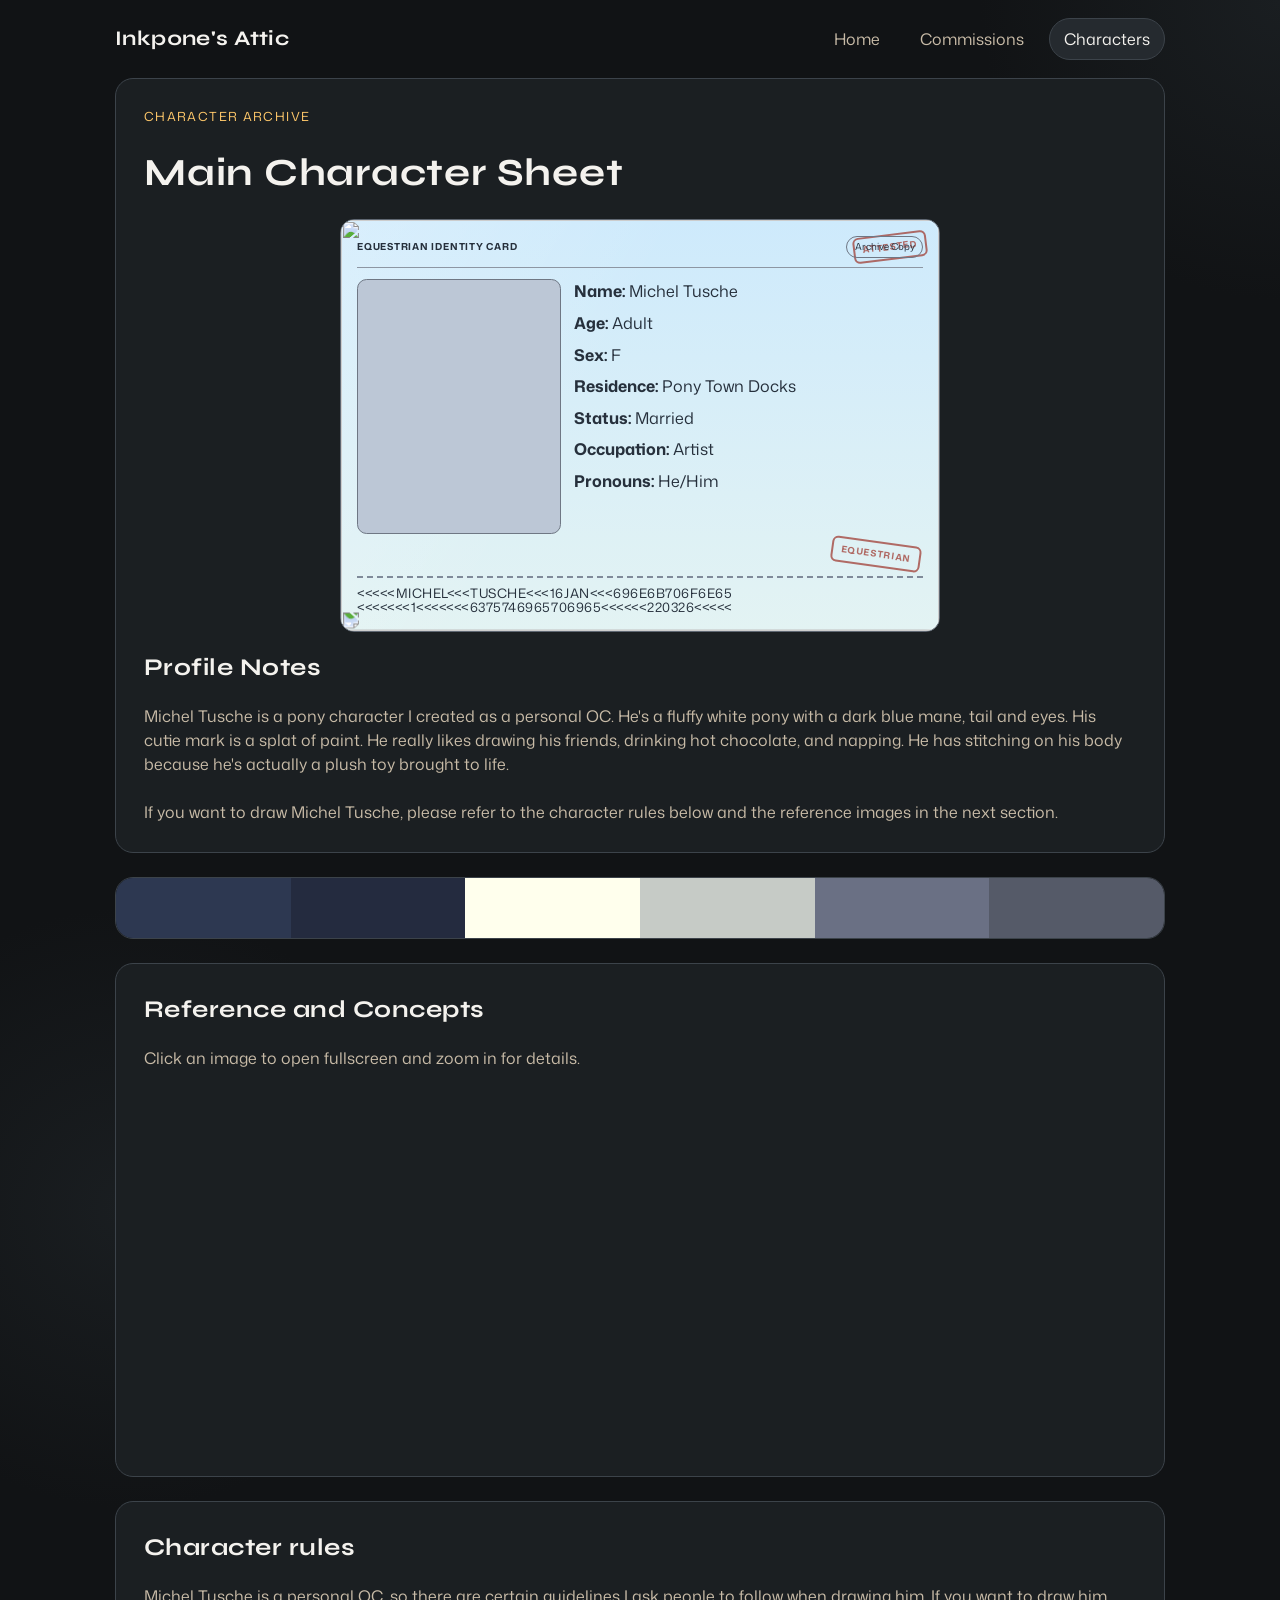
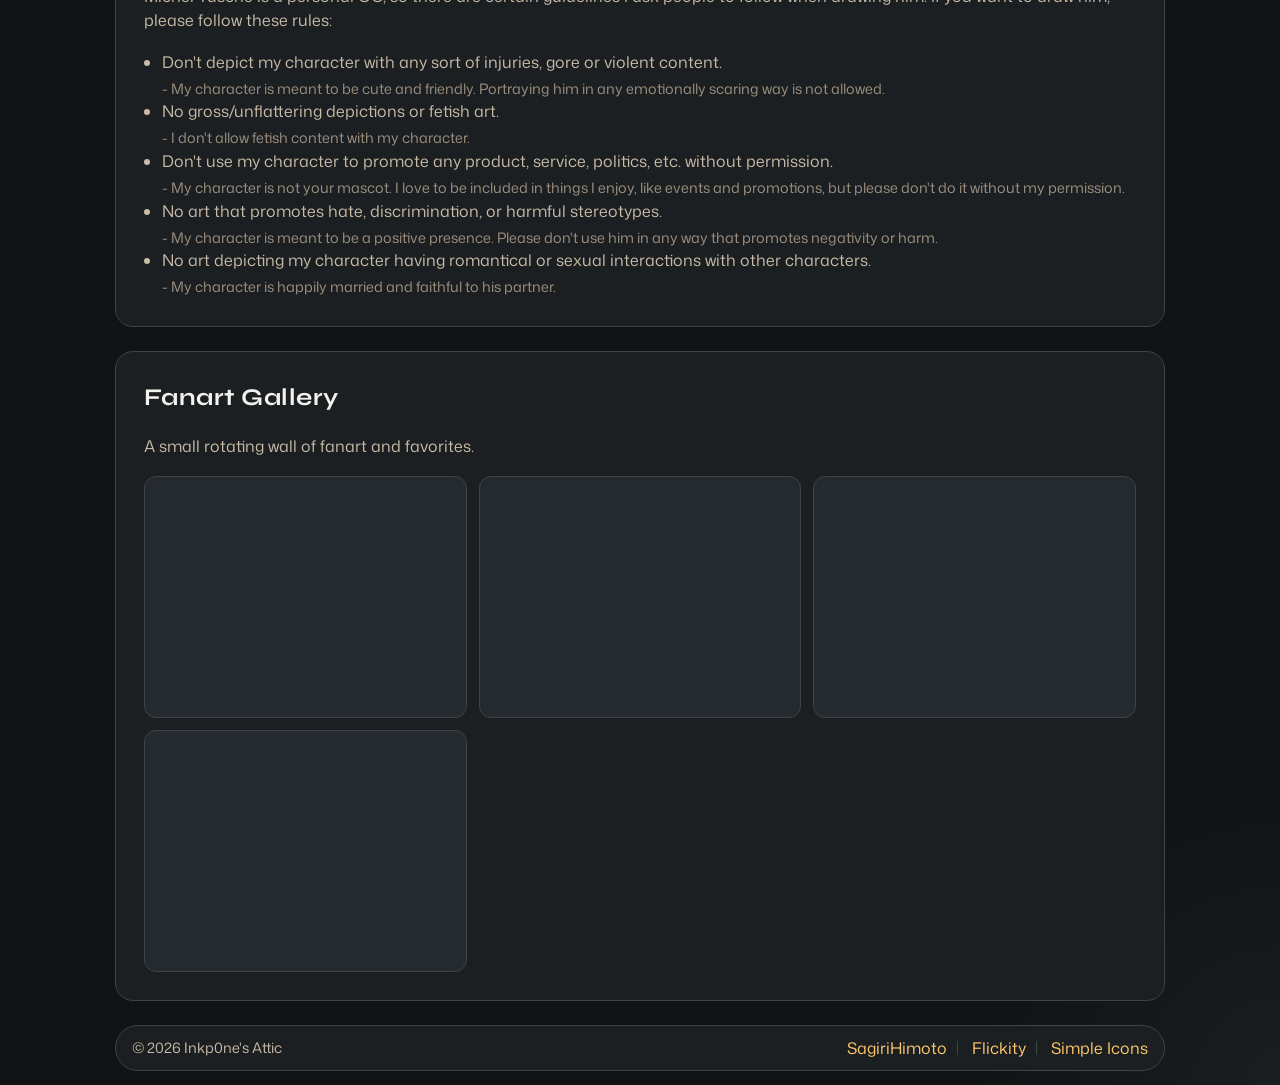
==== characters.html @ 76715d8c "html,js,css commit" ====
<!doctype html>
<html lang="en">
	<head>
		<meta charset="UTF-8">
		<meta name="viewport" content="width=device-width, initial-scale=1.0">
		<title>Inkp0ne's Attic | Characters</title>
		<link rel="icon" type="image/x-icon" href="assets/icon.png">
		<link rel="stylesheet" href="styles.css">
		<link rel="preconnect" href="https://fonts.googleapis.com">
		<link rel="preconnect" href="https://fonts.gstatic.com" crossorigin>
		<link href="https://fonts.googleapis.com/css2?family=Mona+Sans:ital,wght@0,200..900;1,200..900&family=Syne:wght@400;600;700;800&display=swap" rel="stylesheet">
	</head>
	<body>
		<header class="site-shell">
			<nav class="navbar">
				<a class="brand" href="index.html">Inkp0ne's Attic</a>
				<div class="nav-links">
					<a href="index.html">Home</a>
					<a href="commissions.html">Commissions</a>
					<a class="active" href="characters.html">Characters</a>
				</div>
			</nav>
		</header>

		<main class="site-shell">
			<section class="page-panel">
				<div class="page-content">
					<p class="eyebrow">Character archive</p>
					<h1>Main Character Sheet</h1>
					<div class="center-flex">
					<div class="id-card">
						<img src="assets/id_pattern.png" class="idpattern" alt="" aria-hidden="true">
						<img src="assets/id_pattern.png" class="idpattern" alt="" aria-hidden="true" style="transform: scaleY(-1);">
						<div class="id-header">
							<p class="id-label">Equestrian Identity Card</p>
							<span class="id-badge">Archive Copy</span>
						</div>
							<div class="id-body">
								<div class="id-photo zoomable-image" style="--bgimg: url('./assets/id.png');" aria-label="Character portrait"></div>
								<div class="id-fields">
									<p><strong>Name:</strong> Michel Tusche</p>
									<p><strong>Age:</strong> Adult</p>
									<p><strong>Sex:</strong> F</p>
									<p><strong>Residence:</strong> Pony Town Docks</p>
									<p><strong>Status:</strong> Married</p>
									<p><strong>Occupation:</strong> Artist</p>
									<p><strong>Pronouns:</strong> He/Him</p>
								</div>
							</div>
							<p class="id-machine" aria-label="Document code">
								&lt;&lt;&lt;&lt;&lt;MICHEL&lt;&lt;&lt;TUSCHE&lt;&lt;&lt;16JAN&lt;&lt;&lt;696E6B706F6E65<br/>
								&lt;&lt;&lt;&lt;&lt;&lt;&lt;1&lt;&lt;&lt;&lt;&lt;&lt;&lt;6375746965706965&lt;&lt;&lt;&lt;&lt;&lt;220326&lt;&lt;&lt;&lt;&lt;
							</p>
						<span class="id-stamp stamp-a">ATTESTED</span>
						<span class="id-stamp stamp-b">EQUESTRIAN</span>
					</div>
					</div>
					<h2 class="title-tight">Profile Notes</h2>
					<p>
						Michel Tusche is a pony character I created as a personal OC. He's a fluffy white pony with a dark blue mane, tail and eyes. His cutie mark is a splat of paint. He really likes drawing his friends, drinking hot chocolate, and napping. He has stitching on his body because he's actually a plush toy brought to life.<br/><br/>If you want to draw Michel Tusche, please refer to the character rules below and the reference images in the next section.
					</p>
				</div>
			</section>
			<section class="page-panel">
				<button type="button" style="display: flex;" class="collapsible">
					<div style="background-color: #2D3851;"></div>
					<div style="background-color: #242b3f;"></div>
					<div style="background-color: #ffffed;"></div>
					<div style="background-color: #c6cbc6;"></div>
					<div style="background-color: #6a7084;"></div>
					<div style="background-color: #555a68;"></div>
				</button>
				<div class="collapsible-content">
					<div><color-box data-color="#2D3851" data-name="Mane Color"></color-box></div>
					<div><color-box data-color="#242b3f" data-name="Mane Shadow"></color-box></div>
					<div><color-box data-color="#ffffed" data-name="Coat Color"></color-box></div>
					<div><color-box data-color="#c6cbc6" data-name="Coat Shadow"></color-box></div>
					<div><color-box data-color="#6a7084" data-name="Scarf Color"></color-box></div>
					<div><color-box data-color="#555a68" data-name="Scarf Secondary Color"></color-box></div>
				</div>
			</section>
			<section class="page-panel">
				<div class="page-content">
					<h2 class="title-tight">Reference and Concepts</h2>
					<p>Click an image to open fullscreen and zoom in for details.</p>
					<div class="concept-layout">
						<div class="gallery-cell tall concept-main" style="--bgimg: url('./assets/refs/1.png');" aria-label="Main character reference"></div>
						<div class="concept-side">
							<div class="gallery-cell small concept-mini" style="--bgimg: url('./assets/refs/2.png');" aria-label="Reference pose 2"></div>
							<div class="gallery-cell small concept-mini" style="--bgimg: url('./assets/refs/3.png');" aria-label="Reference pose 3"></div>
							<div class="gallery-cell small concept-mini" style="--bgimg: url('./assets/refs/4.png');" aria-label="Reference pose 4"></div>
						</div>
					</div>
				</div>
			</section>
			<section class="page-panel">
				<div class="page-content">
				<h2 class="title-tight">Character rules</h2>
				<p>
					Michel Tusche is a personal OC, so there are certain guidelines I ask people to follow when drawing him. If you want to draw him, please follow these rules:
				</p>
				<ul class="rule-list">
					<li>Don't depict my character with any sort of injuries, gore or violent content.</li>
					<p class="muted">- My character is meant to be cute and friendly. Portraying him in any emotionally scaring way is not allowed.</p>
					<li>No gross/unflattering depictions or fetish art.</li>
					<p class="muted">- I don't allow fetish content with my character.</p>
					<li>Don't use my character to promote any product, service, politics, etc. without permission.</li>
					<p class="muted">- My character is not your mascot. I love to be included in things I enjoy, like events and promotions, but please don't do it without my permission.</p>
					<li>No art that promotes hate, discrimination, or harmful stereotypes.</li>
					<p class="muted">- My character is meant to be a positive presence. Please don't use him in any way that promotes negativity or harm.</p>
					<li>No art depicting my character having romantical or sexual interactions with other characters.</li>
					<p class="muted">- My character is happily married and faithful to his partner.</p>
				</ul>
				</div>
			</section>
			<section class="page-panel">
				<div class="page-content">
					<h2 class="title-tight">Fanart Gallery</h2>
					<p>A small rotating wall of fanart and favorites.</p>
					<div class="character-gallery fanart-grid">
						<div class="gallery-cell" style="--bgimg: url('./assets/art/inkp0ne41.png');" aria-label="Fanart piece 1"></div>
						<div class="gallery-cell" style="--bgimg: url('./assets/art/inkp0ne33.png');" aria-label="Fanart piece 2"></div>
						<div class="gallery-cell" style="--bgimg: url('./assets/art/inkp0ne5.png');" aria-label="Fanart piece 3"></div>
						<div class="gallery-cell" style="--bgimg: url('./assets/art/3099312.jpg');" aria-label="Fanart piece 4"></div>
					</div>
				</div>
			</section>
			<ink-footer></ink-footer>
		</main>

		<script src="site.js"></script>
	</body>
</html>
---- styles.css ----
:root {
	--ink-bg: #111315;
	--ink-panel: #1b1f22;
	--ink-soft: #252a2f;
	--ink-soft-2: #1a1e21;
	--ink-text: #f4f2ee;
	--ink-muted: #c8bba7;
	--ink-muteder: #9e9080;
	--ink-success: #4caf50;
	--ink-accent: #ff6a3d;
	--ink-redaccent: #a13e35;
	--ink-accent-2: #ffc86a;
	--ink-border: #3c434a;
	--ink-blacktext: #26303c;
	scroll-behavior: smooth;
}

* {
	box-sizing: border-box;
}

body {
	min-height: 100vh;
	margin: 0;
	font-family: "Mona Sans", sans-serif;
	color: var(--ink-text);
	background: radial-gradient( circle 300px at 10% 45%, var(--ink-soft-2), transparent),
	radial-gradient( circle 300px at bottom right, var(--ink-soft-2), transparent),
	radial-gradient( circle 300px at top right, var(--ink-soft-2), transparent),
	var(--ink-bg);
	line-height: 1.5;
}

h1,
h2,
h3,
.brand {
	font-family: "Syne", sans-serif;
	letter-spacing: 0.02em;
}

.commstatus {
	font-size: 1rem;
	margin: 0;
	animation: pulse 1.8s ease-in infinite;
	color: var(--commcolor);
	text-shadow: var(--commcolor) 0px 0px 5px;
}
.commopen {
	--commcolor: var(--ink-success);
}
.commclosed {
	--commcolor: var(--ink-accent);
}
@keyframes pulse {
	0%,
	100% {
		opacity: 1;
		text-shadow: var(--commcolor) 0px 0px 3px;
	}
	50% {
		opacity: 0.6;
		text-shadow: black 0px 0px 0px;
	}
}

.site-shell {
	width: min(1050px, calc(100% - 32px));
	margin: 0 auto;
}

.home-main {
	position: relative;
	overflow: hidden;
	padding-bottom: 200px;
}

main.site-shell:not(.home-main) {
	padding-bottom: 14px;
}

.ponies-frame {
	pointer-events: none;
	position: fixed;
	top: 0;
	left: 0;
	z-index: 100;
	overflow: hidden;
	border: 0;
	margin: 0;
	padding: 0;
	background: transparent;
	width: 100vw;
	height: 100vh;
}

.navbar {
	display: flex;
	justify-content: space-between;
	align-items: center;
	gap: 16px;
	padding: 18px 0;
}

.brand {
	text-decoration: none;
	font-weight: 700;
	font-size: 1.3rem;
	color: var(--ink-text);
}

.nav-links {
	display: flex;
	flex-wrap: wrap;
	gap: 10px;
}

.nav-links a {
	text-decoration: none;
	color: var(--ink-muted);
	padding: 8px 14px;
	border: 1px solid transparent;
	border-radius: 999px;
	transition: all 0.2s ease;
}

.nav-links a:hover,
.nav-links a.active {
	color: var(--ink-text);
	border-color: var(--ink-border);
	background: var(--ink-soft);
}

.hero-panel,
.page-panel {
	border: 1px solid var(--ink-border);
	border-radius: 18px;
	overflow: hidden;
	background: var(--ink-panel);
	margin-bottom: 24px;
	animation: rise-in 0.55s ease;
}

.banner {
	height: 240px;
	background-image: url("assets/banner.jpg");
	background-size: cover;
	background-position: center;
	background-color: var(--ink-soft);
}

.intro-row {
	display: flex;
	gap: 24px;
	padding: 16px 24px 24px;
	align-items: flex-end;
}

.intro-copy {
	width: 100%;
}

.profile {
	width: 170px;
	height: 170px;
	border-radius: 50%;
	background-image: url("assets/pfp.webp");
	background-size: cover;
	background-position: center;
	/* border: 3px solid var(--ink-accent-2); */
	flex-shrink: 0;
	align-self: flex-start;
	margin-top: -90px;
}

.eyebrow {
	text-transform: uppercase;
	letter-spacing: 0.11em;
	font-size: 0.78rem;
	color: var(--ink-accent-2);
	margin: 0;
}

h1 {
	margin: 0;
	font-size: clamp(1.8rem, 3vw, 2.5rem);
}

.title-tight {
	margin: 0;
}

.handle {
	display: inline-block;
	margin-bottom: 10px;
	font-size: 0.88rem;
	color: var(--ink-muted);
	text-decoration: none;
	opacity: 0.75;
	transition: color 0.2s ease, opacity 0.2s ease;
}

.handle:hover {
	color: var(--ink-accent);
	opacity: 1;
}

p {
	margin: 0;
	color: var(--ink-muted);
}


.intro-meta {
	display: grid;
	grid-template-columns: repeat(2, minmax(0, 1fr));
	gap: 16px;
	margin-top: 16px;
}

.meta-item {
	background: var(--ink-panel);
	border: 1px solid var(--ink-border);
	border-radius: 14px;
	padding: 14px;
}

.meta-item h2 {
	margin-top: 0;
	margin-bottom: 8px;
	font-size: 1.1rem;
	color: var(--ink-text);
}

.meta-item .commstatus {
	font-size: 0.9rem;
}

.page-content {
	padding: 28px;
	display: grid;
	gap: 18px;
}

.price-table {
	width: 100%;
	border-collapse: collapse;
	border-radius: 12px;
	overflow: hidden;
}

.price-table th,
.price-table td {
	padding: 12px;
	text-align: left;
	border-bottom: 1px solid var(--ink-border);
}

.price-table th {
	background: #2b3138;
	color: var(--ink-text);
}

/* .price-table tr:last-child td,  */
.price-table.prices tr:nth-child(odd) td {
	border-bottom: none;
}

.rule-list {
	margin: 0;
	padding-left: 18px;
	color: var(--ink-muted);
}

.contact-links {
	display: grid;
	gap: 10px;
}
.center-flex {
	display: flex;
	justify-content: center;
	align-items: center;
	flex-wrap: nowrap;
	width: 100%;
}

.contact-links a {
	color: var(--ink-text);
	text-decoration: none;
	border: 1px solid var(--ink-border);
	padding: 10px 12px;
	border-radius: 10px;
	background: var(--ink-soft);
	transition: border-color 0.2s ease, transform 0.2s ease;
	padding-left: 40px;
}

.contact-links a:hover {
	border-color: var(--ink-accent);
	transform: translateY(-2px);
}

.icon {
	height: 1.5rem;
	position: absolute;
	aspect-ratio: 1/1;
	margin-left: -30px;	
	filter: invert(100%) sepia(100%) grayscale(100%) brightness(150%);
}

.character-gallery {
	display: grid;
	grid-template-columns: repeat(3, minmax(0, 1fr));
	gap: 12px;
}

.character-gallery .gallery-cell {
	width: 100%;
	margin-right: 0;
	overflow: hidden;
	border: 1px solid var(--ink-border);
	background-color: var(--ink-soft);
}

.fanart-grid .gallery-cell {
	aspect-ratio: 4/3;
}

.concept-layout {
	display: grid;
	grid-template-columns: minmax(0, 2fr) minmax(0, 1fr);
	gap: 12px;
	align-items: stretch;
	width: 100%;
	min-width: 0;
	max-width: 920px;
	margin: 0 auto;
	justify-self: stretch;
}

.concept-layout .gallery-cell {
	margin-right: 0;
	min-width: 0;
	border-radius: 12px;
}

.concept-layout .gallery-cell.tall,
.concept-layout .gallery-cell.small,
.concept-layout .gallery-cell.concept-main,
.concept-layout .gallery-cell.concept-mini {
	width: 100%;
	aspect-ratio: auto;
}
.gallery {
	background: transparent;
}
.flickity-viewport {
	border-radius: 15px;
}
.gallery-cell {
	aspect-ratio: 2/1;
	width: 100%;
	margin-right: 10px;
	background: #474747;
	counter-increment: gallery-cell;
	background-image: var(--bgimg);
	background-size: cover;
	background-position: center;
	border-radius: 12px;
}
.gallery-cell.small {
	aspect-ratio: 1/1;
	width: 30%;
	background-color: transparent;
}
.gallery-cell.tall {
	aspect-ratio: 2/3;
	width: 30%;
	background-color: transparent;
}
.dot {
	background-color: #eee !important;
}
.concept-main {
	width: 100%;
	min-width: 0;
	min-height: 360px;
	background-position: center top;
}

.concept-side {
	display: grid;
	grid-template-rows: repeat(3, minmax(100px, 1fr));
	gap: 12px;
	height: 100%;
	min-width: 0;
	min-height: 0;
}

.concept-side .gallery-cell {
	width: 100%;
}

.concept-mini {
	width: 100%;
	aspect-ratio: auto;
	min-height: 112px;
}

.id-card {
	position: relative;
	width: min(100%, 600px);
	border-radius: 14px;
	border: 1px solid #5f6772;
	background: linear-gradient(to bottom, #ceeafc, #e3f3f3);
	padding: clamp(8px, 2.6cqw, 16px);
	overflow: hidden;
	aspect-ratio: 16/11;
	margin: 0 auto;
	flex: 0 0 auto;
	display: grid;
	grid-template-rows: auto 1fr auto;
	container-type: inline-size;
}

.id-card::before {
	content: "";
	position: absolute;
	inset: 0;
	background: linear-gradient(118deg, rgba(255, 255, 255, 0.22), transparent 42%);
	pointer-events: none;
	z-index: 0;
}

.id-card::after {
	content: "";
	position: absolute;
	inset: 0;
	border-radius: inherit;
	border: 1px solid rgba(255, 255, 255, 0.2);
	pointer-events: none;
	z-index: 2;
}

.id-header {
	display: flex;
	justify-content: space-between;
	align-items: center;
	gap: clamp(4px, 2cqw, 12px);
	border-bottom: 1px solid #8d96a3;
	padding-bottom: clamp(4px, 1.7cqw, 10px);
	margin-bottom: clamp(5px, 2cqw, 12px);
	position: relative;
	z-index: 1;
}

.id-label {
	margin: 0;
	font-size: clamp(7px, 1.7cqw, 12px);
	text-transform: uppercase;
	letter-spacing: 0.08em;
	font-weight: 700;
	color: var(--ink-blacktext);
}

.id-badge {
	display: inline-block;
	padding: clamp(1px, 0.45cqw, 3px) clamp(4px, 1.3cqw, 8px);
	border-radius: 999px;
	border: 1px solid #6f7784;
	font-size: clamp(7px, 1.7cqw, 12px);
	color: var(--ink-blacktext);
}

.id-body {
	display: grid;
	grid-template-columns: 36% 1fr;
	gap: clamp(8px, 2.3cqw, 14px);
	align-items: start;
	min-height: 0;
	position: relative;
	z-index: 1;
}
.id-body > div {
	z-index: 1;
}

.id-photo {
	width: 100%;
	height: auto;
	aspect-ratio: 4/5;
	border-radius: clamp(7px, 1.7cqw, 10px);
	border: 1px solid #6f7784;
	background-image: var(--bgimg);
	background-size: cover;
	background-position: center;
	background-color: #bcc7d6;
}

.id-fields {
	display: grid;
	gap: clamp(5px, 1.3cqw, 8px);
	min-width: 0;
}

.id-fields p {
	margin: 0;
	color: var(--ink-blacktext);
	font-size: clamp(9px, 2.85cqw, 18px);
}

.id-fields strong {
	color: var(--ink-blacktext);
}

.id-machine {
	position: relative;
	z-index: 1;
	margin-top: clamp(5px, 2.2cqw, 12px);
	padding-top: clamp(3px, 1.4cqw, 8px);
	padding-right: 0;
	border-top: 2px dashed #7f8a99;
	/* font-family: "Courier New", Courier, monospace; */
	font-size: clamp(7px, 2.3cqw, 13px);
	letter-spacing: 0.04em;
	line-height: 1.1;
	color: var(--ink-blacktext);
	white-space: nowrap;
	overflow: hidden;
	text-overflow: clip;
}

.id-stamp {
	position: absolute;
	padding: clamp(3px, 0.7cqw, 4px) clamp(6px, 1.35cqw, 8px);
	border: 2px solid var(--ink-redaccent);
	border-radius: 6px;
	color: var(--ink-redaccent);
	font-size: clamp(7px, 1.6cqw, 11px);
	font-weight: 700;
	letter-spacing: 0.08em;
	transform: rotate(-7deg);
	opacity: 0.75;
	pointer-events: none;
}
.muted {
	font-size: 0.9rem;
	color: var(--ink-muteder);
	margin-top: 4px;
}

.stamp-a {
	right: 12px;
	top: 14px;
}

.stamp-b {
	right: 18px;
	bottom: clamp(26px, 18.2cqw, 64px);
	transform: rotate(8deg);
}

.is-zoomable {
	cursor: zoom-in;
	transition: border-color 0.2s ease, opacity 0.2s ease;
}

.is-zoomable:hover {
	border-color: var(--ink-accent-2);
	opacity: 0.95;
}

body.lightbox-open {
	overflow: hidden;
}

.image-lightbox {
	position: fixed;
	inset: 0;
	display: none;
	align-items: center;
	justify-content: center;
	z-index: 9999;
	overflow: hidden;
}

.image-lightbox.open {
	display: flex;
}

.lightbox-backdrop {
	position: absolute;
	inset: 0;
	background: rgba(0, 0, 0, 0.92);
}

.lightbox-toolbar {
	position: absolute;
	top: 18px;
	right: 18px;
	z-index: 3;
	display: flex;
	gap: 8px;
}

.lightbox-btn {
	width: 42px;
	height: 42px;
	display: inline-flex;
	align-items: center;
	justify-content: center;
	border: 1px solid rgba(255, 255, 255, 0.18);
	background: rgba(12, 13, 16, 0.62);
	backdrop-filter: blur(8px);
	color: var(--ink-text);
	padding: 0;
	border-radius: 999px;
	cursor: pointer;
	transition: background 0.2s ease, border-color 0.2s ease, transform 0.2s ease;
}

.lightbox-btn:hover {
	background: rgba(26, 28, 33, 0.88);
	border-color: rgba(255, 255, 255, 0.34);
	transform: translateY(-1px);
}

.lightbox-btn svg {
	width: 20px;
	height: 20px;
	fill: currentColor;
}

.lightbox-stage {
	position: relative;
	inset: 0;
	width: 100vw;
	height: 100vh;
	overflow: hidden;
	touch-action: none;
	cursor: grab;
}

.lightbox-image {
	position: absolute;
	left: 50%;
	top: 50%;
	max-width: none;
	max-height: none;
	width: auto;
	height: auto;
	user-select: none;
	-webkit-user-drag: none;
	transform-origin: center center;
	cursor: grab;
	will-change: transform;
}

.lightbox-image.dragging {
	cursor: grabbing;
}

@keyframes rise-in {
	from {
		opacity: 0;
		transform: translateY(8px);
	}
	to {
		opacity: 1;
		transform: translateY(0);
	}
}

@media (max-width: 700px) {
	.intro-meta {
		grid-template-columns: 1fr;
	}

	.intro-row {
		flex-direction: column;
		align-items: flex-start;
	}

	.profile {
		width: 130px;
		height: 130px;
		margin-top: -65px;
	}

	.concept-layout {
		grid-template-columns: 1fr;
	}

	.concept-mini {
		min-height: 100px;
	}

	.navbar {
		flex-direction: column;
		align-items: flex-start;
	}

	.page-content,
	.intro-row {
		padding-left: 16px;
		padding-right: 16px;
	}

	.banner {
		height: 190px;
	}

	.character-gallery {
		grid-template-columns: 1fr;
	}

	.fanart-grid .gallery-cell,
	.character-gallery .gallery-cell.small,
	.character-gallery .gallery-cell.tall {
		aspect-ratio: 4/3;
	}

	.concept-main {
		min-height: 250px;
	}

	.concept-side {
		grid-template-columns: 1fr;
	}

	.footer-peek {
		width: min(240px, 60vw);
	}
}

.btn {
cursor: pointer;
outline: 0;
display: inline-block;
font-weight: 400;
line-height: 1.5;
text-align: center;
background-color: transparent;
border: 1px solid transparent;
padding: 3px 6px;
font-size: 1rem;
border-radius: .25rem;
transition: color .15s ease-in-out,background-color .15s ease-in-out,border-color .15s ease-in-out,box-shadow .15s ease-in-out;
color: var(--ink-accent-2);
border-color: var(--ink-accent-2);
}
.btn:hover {
	color: #222;
	background-color: var(--ink-accent-2);
	border-color: var(--ink-accent-2);
}

.site-footer {
	position: relative;
	margin: 10px 0 0;
	padding: 10px 16px;
	border: 1px solid var(--ink-border);
	border-radius: 999px;
	background: var(--ink-panel);
	z-index: 2;
}

.footer-content {
	position: relative;
	z-index: 2;
	display: flex;
	align-items: center;
	justify-content: space-between;
	gap: 12px;
	flex-wrap: wrap;
}

.credit-list {
	margin: 0;
	padding: 0;
	list-style: none;
	color: var(--ink-muted);
	display: flex;
	align-items: center;
	gap: 14px;
	flex-wrap: wrap;
}

.credit-list li {
	display: inline-flex;
	align-items: center;
	gap: 10px;
}

.credit-list li:not(:last-child)::after {
	content: "";
	width: 1px;
	height: 14px;
	background: var(--ink-border);
	display: inline-block;
}

.credit-list a {
	color: var(--ink-accent-2);
	text-decoration: none;
}

.credit-list a:hover {
	text-decoration: underline;
}

.footer-note {
	font-size: 0.9rem;
	color: var(--ink-muted);
	margin: 0;
}

.footer-peek {
	position: absolute;
	left: 50%;
	bottom: 0px;
	width: min(320px, 34vw);
	aspect-ratio: 1/1;
	background-image: url("assets/peek.png");
	background-size: cover;
	background-position: top;
	pointer-events: none;
	z-index: 0;
	transform: translateX(-50%);
	animation: peek-bob 6.2s ease-in-out infinite;
}

@media (max-width: 550px) {
	.footer-content {
		justify-content: center;
	}

	.home-main {
		padding-bottom: 160px;
	}

	.footer-peek {
		width: min(240px, 60vw);
	}
}

@keyframes peek-bob {
	0%,
	100% {
		transform: translateX(-50%) translateY(8px);
	}
	50% {
		transform: translateX(-50%) translateY(2px);
	}
}
.idpattern {
	height: 100%;
	width: 100%;
	object-fit: contain;
	object-position: top;
	position: absolute;
	bottom: 0;
	right: 0;
	opacity: 1;
	z-index: 0;
	pointer-events: none;
}
.textright {
	text-align: right;
}

ink-footer {
	display: contents;
}

.collapsible {
  background-color: var(--ink-panel);
  color: var(--ink-text);
  cursor: pointer;
  padding: 0px;
  width: 100%;
  border: none;
  text-align: left;
  outline: none;
  font-size: 15px;
}
.collapsible div {
	flex-grow: 1;
	height: 60px;
}

/* .active, .collapsible:hover {} */

.collapsible-content {
  padding: 0 18px;
  display: none;
  overflow: hidden;
  margin-bottom: 20px;
  transition: all 0.2s ease;
}
.collapsible-content div {
	margin-top: 16px;
}
.collapsible-content div *{
	display: inline-block;
	margin: 0;
	vertical-align: middle;
}
.collapsible-content div color-box {
	display: flex;
	justify-content: space-between;
	gap: 12px;
}
.collapsible-content div color-box button {
	align-items: end;
}

.color-box {
	width: 28px;
	height: 28px;
	border-radius: 4px;
	border: 1px solid var(--ink-border);
	display: inline-block;
	margin-right: 12px;
	background-color: var(--box-color);
}
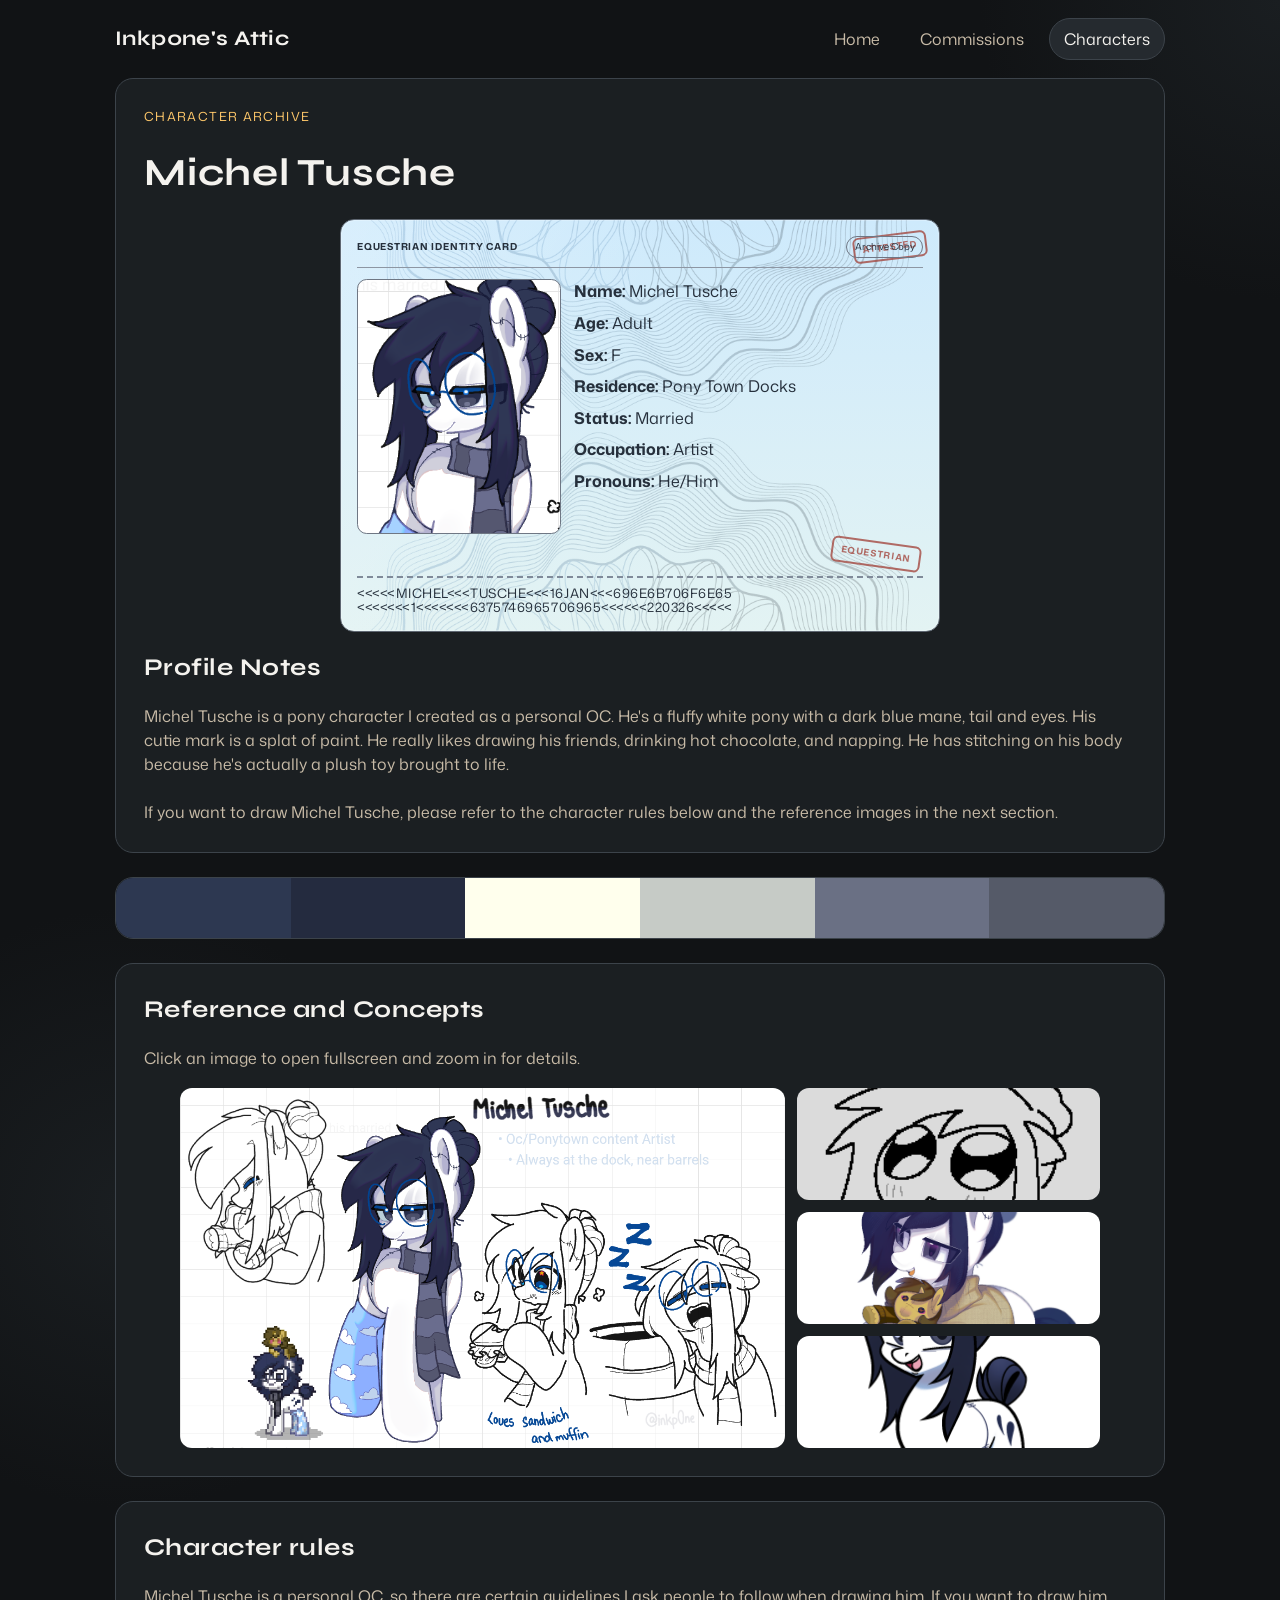
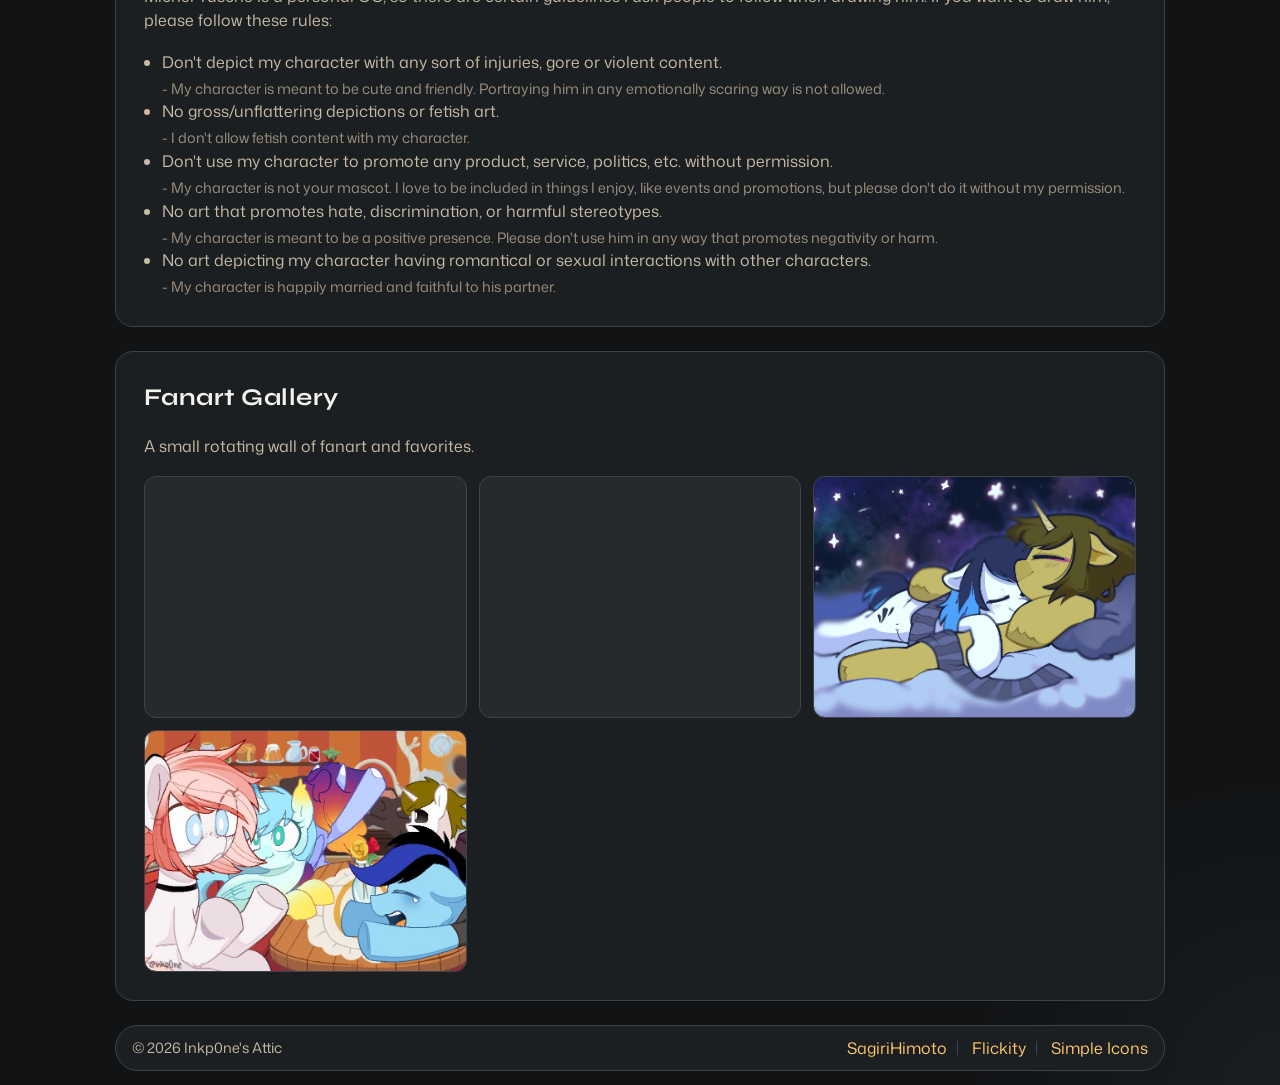
==== commit 5f7da7fb: "Add files via upload" ====
--- a/characters.html
+++ b/characters.html
@@ -4,6 +4,18 @@
 		<meta charset="UTF-8">
 		<meta name="viewport" content="width=device-width, initial-scale=1.0">
 		<title>Inkp0ne's Attic | Characters</title>
+		<meta name="description" content="Character archive for Inkp0ne's Attic with sheets, references, and concept art.">
+		<meta property="og:type" content="website">
+		<meta property="og:site_name" content="Inkp0ne's Attic">
+		<meta property="og:title" content="Inkp0ne's Attic | Characters">
+		<meta property="og:description" content="Character archive for Inkp0ne's Attic with sheets, references, and concept art.">
+		<meta property="og:image" content="assets/banner.jpg">
+		<meta name="twitter:card" content="summary_large_image">
+		<meta name="twitter:title" content="Inkp0ne's Attic | Characters">
+		<meta name="twitter:description" content="Character archive for Inkp0ne's Attic with sheets, references, and concept art.">
+		<meta name="twitter:image" content="assets/banner.jpg">
+		<meta name="twitter:site" content="@inkp0ne">
+		<meta name="twitter:creator" content="@inkp0ne">
 		<link rel="icon" type="image/x-icon" href="assets/icon.png">
 		<link rel="stylesheet" href="styles.css">
 		<link rel="preconnect" href="https://fonts.googleapis.com">
@@ -26,7 +38,7 @@
 			<section class="page-panel">
 				<div class="page-content">
 					<p class="eyebrow">Character archive</p>
-					<h1>Main Character Sheet</h1>
+					<h1>Michel Tusche</h1>
 					<div class="center-flex">
 					<div class="id-card">
 						<img src="assets/id_pattern.png" class="idpattern" alt="" aria-hidden="true">
--- a/styles.css
+++ b/styles.css
@@ -731,6 +731,69 @@
 	.footer-peek {
 		width: min(240px, 60vw);
 	}
+
+	.page-panel,
+	.page-content {
+		min-width: 0;
+	}
+
+	.page-panel {
+		overflow-x: auto;
+		-webkit-overflow-scrolling: touch;
+	}
+
+	.page-content {
+		overflow-x: auto;
+	}
+
+	.price-table {
+		table-layout: fixed;
+		min-width: 0;
+		inline-size: 100%;
+		width: 100%;
+		max-width: 100%;
+		font-size: 0.86rem;
+	}
+
+	.price-table th,
+	.price-table td {
+		min-width: 0;
+		padding: 6px;
+		white-space: normal;
+		overflow-wrap: anywhere;
+		word-break: break-word;
+		hyphens: auto;
+	}
+
+	.price-table .commstatus {
+		white-space: normal;
+		overflow-wrap: anywhere;
+	}
+
+	.price-table th:nth-child(1),
+	.price-table td:nth-child(1) {
+		width: 29%;
+	}
+
+	.price-table th:nth-child(2),
+	.price-table td:nth-child(2) {
+		width: 84px;
+	}
+
+	.price-table th:nth-child(3),
+	.price-table td:nth-child(3) {
+		width: 50%;
+	}
+
+	.price-table .center-flex {
+		flex-wrap: wrap;
+		gap: 8px;
+	}
+
+	.price-table .gallery-cell.small,
+	.price-table .gallery-cell.tall {
+		width: min(44%, 110px);
+	}
 }
 
 .btn {
@@ -892,11 +955,18 @@
 /* .active, .collapsible:hover {} */
 
 .collapsible-content {
-  padding: 0 18px;
-  display: none;
-  overflow: hidden;
-  margin-bottom: 20px;
-  transition: all 0.2s ease;
+	padding: 0 18px;
+	overflow: hidden;
+	margin-bottom: 20px;
+	height: 0;
+	opacity: 0;
+	transform: translateY(-8px);
+	transition: height 0.32s ease, opacity 0.22s ease, transform 0.32s ease;
+}
+
+.collapsible-content.is-open {
+	opacity: 1;
+	transform: translateY(0);
 }
 .collapsible-content div {
 	margin-top: 16px;
@@ -923,4 +993,11 @@
 	display: inline-block;
 	margin-right: 12px;
 	background-color: var(--box-color);
+}
+
+@media (prefers-reduced-motion: reduce) {
+	.collapsible-content {
+		transition: none;
+		transform: none;
+	}
 }
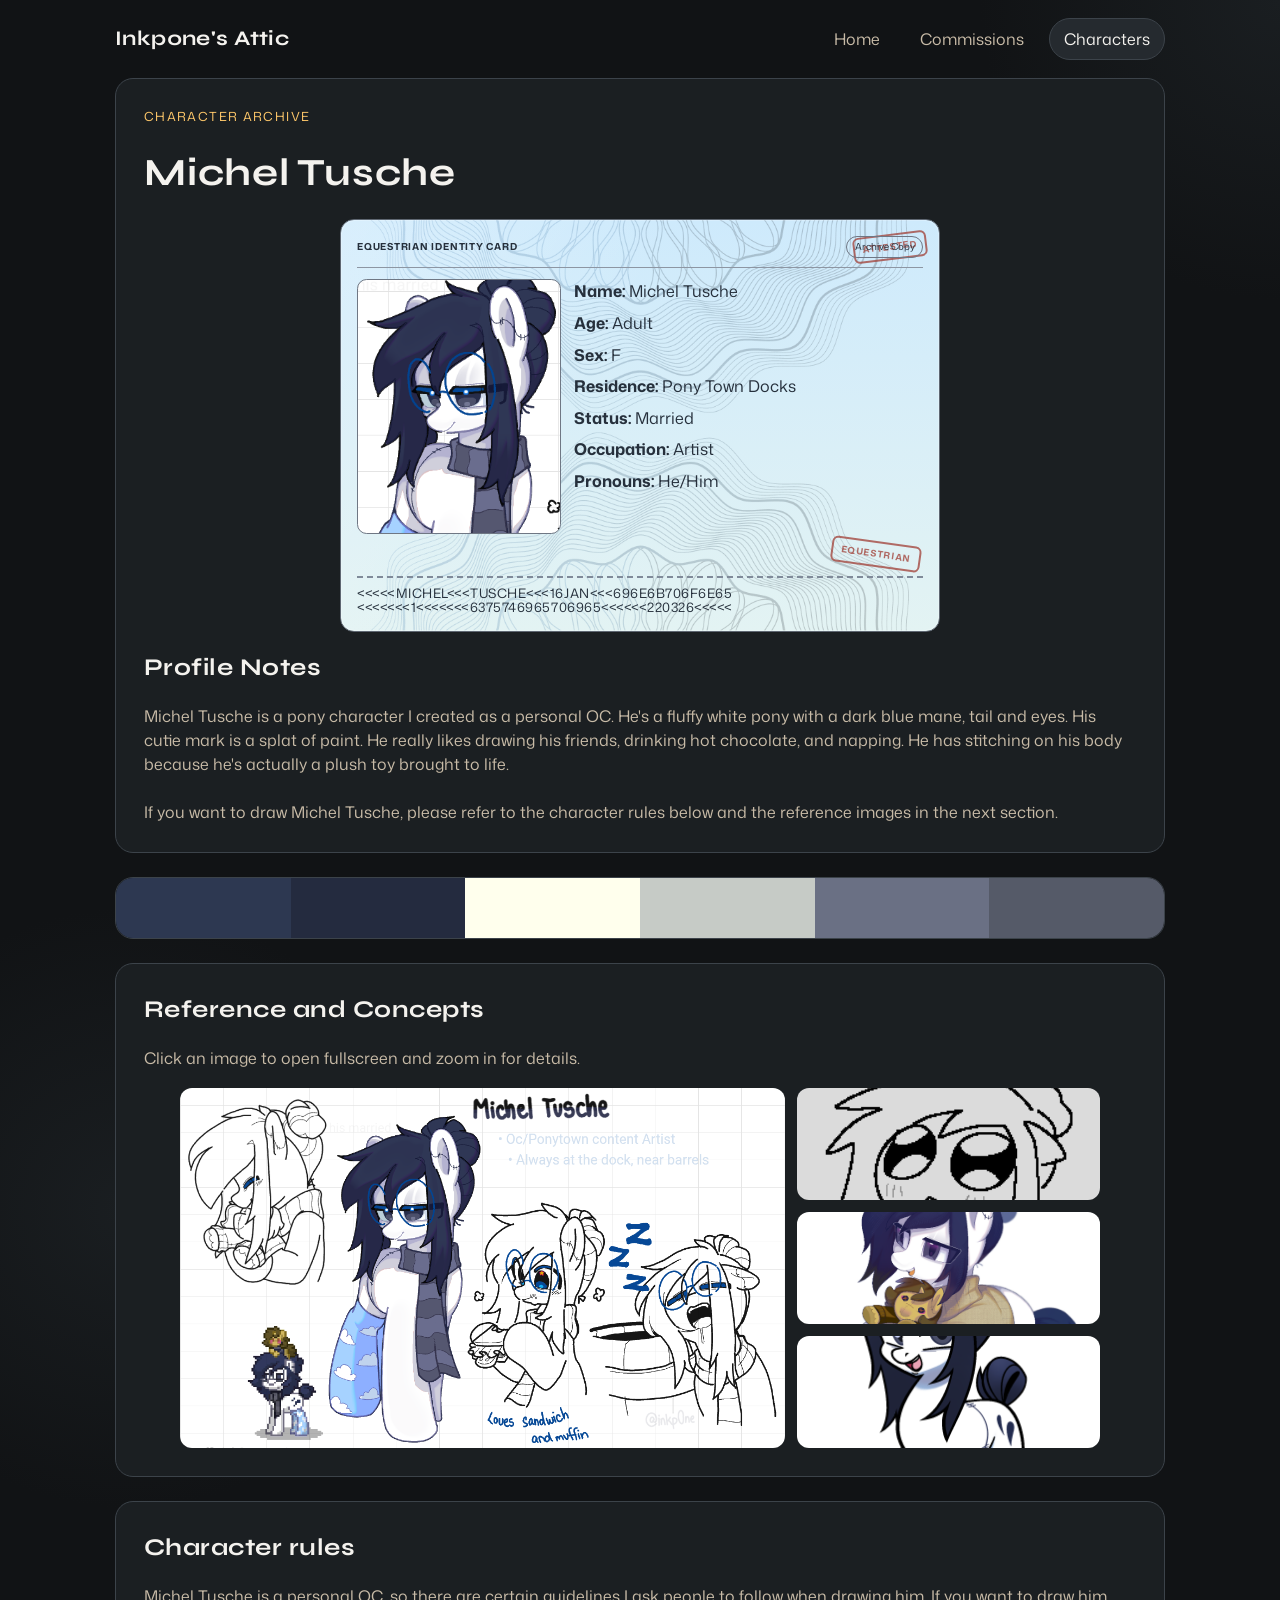
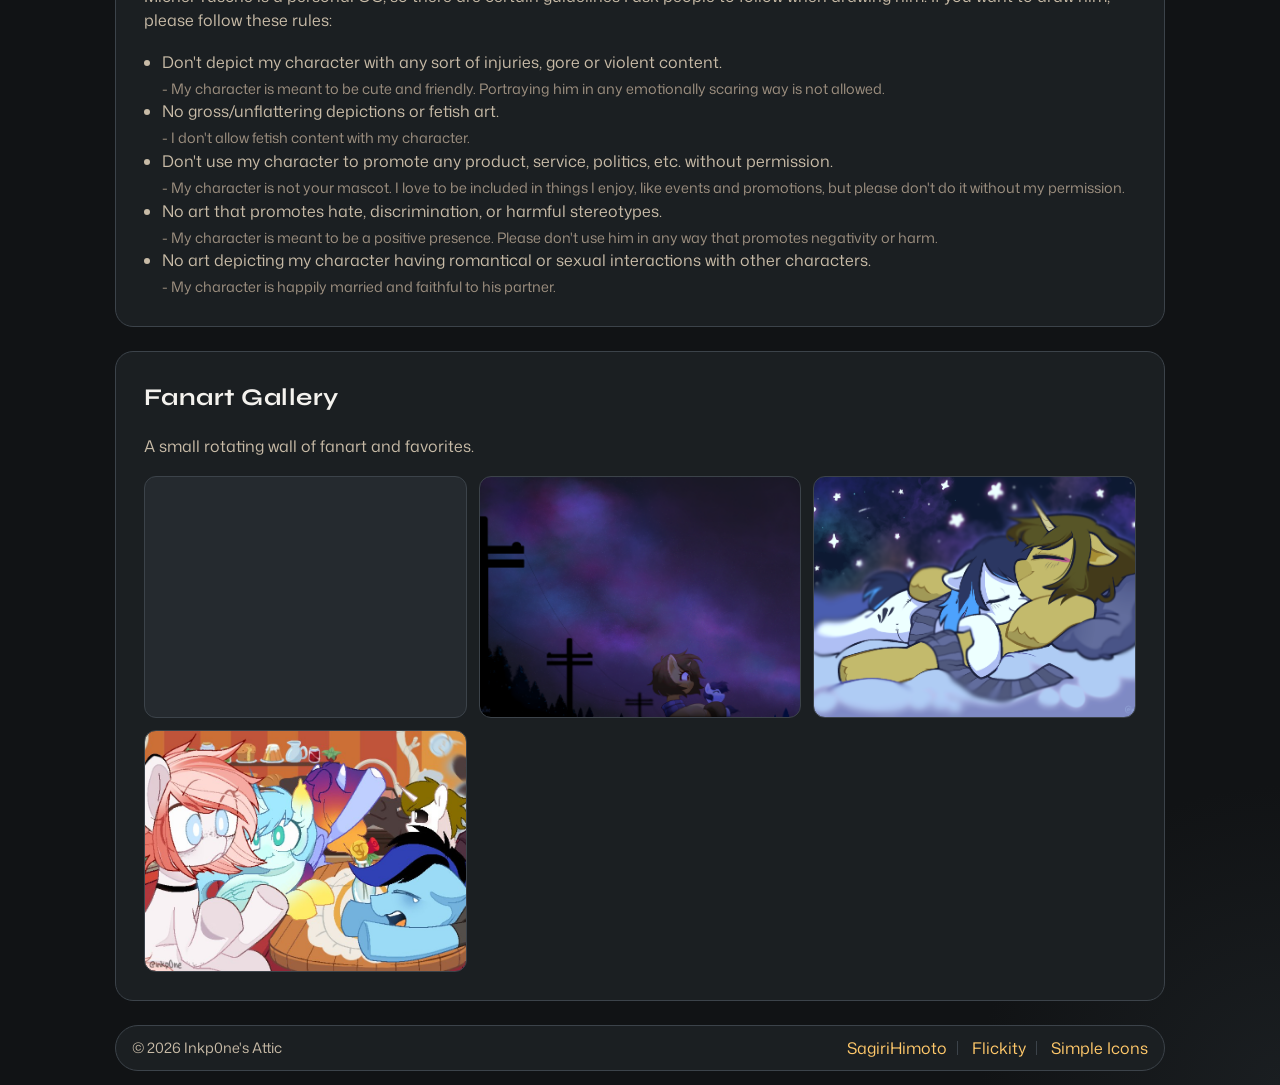
==== commit 3f555219: "Add files via upload" ====
--- a/characters.html
+++ b/characters.html
@@ -4,18 +4,19 @@
 		<meta charset="UTF-8">
 		<meta name="viewport" content="width=device-width, initial-scale=1.0">
 		<title>Inkp0ne's Attic | Characters</title>
-		<meta name="description" content="Character archive for Inkp0ne's Attic with sheets, references, and concept art.">
+		<meta name="description" content="Character reference for Michel Tusche (@Inkp0ne)">
 		<meta property="og:type" content="website">
 		<meta property="og:site_name" content="Inkp0ne's Attic">
 		<meta property="og:title" content="Inkp0ne's Attic | Characters">
-		<meta property="og:description" content="Character archive for Inkp0ne's Attic with sheets, references, and concept art.">
-		<meta property="og:image" content="assets/banner.jpg">
+		<meta property="og:description" content="Character reference for Michel Tusche (@Inkp0ne)">
+		<meta property="og:image" content="https://inkp0ne.github.io/assets/banner.jpg">
 		<meta name="twitter:card" content="summary_large_image">
 		<meta name="twitter:title" content="Inkp0ne's Attic | Characters">
-		<meta name="twitter:description" content="Character archive for Inkp0ne's Attic with sheets, references, and concept art.">
-		<meta name="twitter:image" content="assets/banner.jpg">
+		<meta name="twitter:description" content="Character reference for Michel Tusche (@Inkp0ne)">
+		<meta name="twitter:image" content="https://inkp0ne.github.io/assets/banner.jpg">
 		<meta name="twitter:site" content="@inkp0ne">
 		<meta name="twitter:creator" content="@inkp0ne">
+		<meta content="#2761ea" data-react-helmet="true" name="theme-color" />
 		<link rel="icon" type="image/x-icon" href="assets/icon.png">
 		<link rel="stylesheet" href="styles.css">
 		<link rel="preconnect" href="https://fonts.googleapis.com">
@@ -131,7 +132,7 @@
 					<p>A small rotating wall of fanart and favorites.</p>
 					<div class="character-gallery fanart-grid">
 						<div class="gallery-cell" style="--bgimg: url('./assets/art/inkp0ne41.png');" aria-label="Fanart piece 1"></div>
-						<div class="gallery-cell" style="--bgimg: url('./assets/art/inkp0ne33.png');" aria-label="Fanart piece 2"></div>
+						<div class="gallery-cell" style="--bgimg: url('./assets/art/Inkp0ne33.png');" aria-label="Fanart piece 2"></div>
 						<div class="gallery-cell" style="--bgimg: url('./assets/art/inkp0ne5.png');" aria-label="Fanart piece 3"></div>
 						<div class="gallery-cell" style="--bgimg: url('./assets/art/3099312.jpg');" aria-label="Fanart piece 4"></div>
 					</div>
